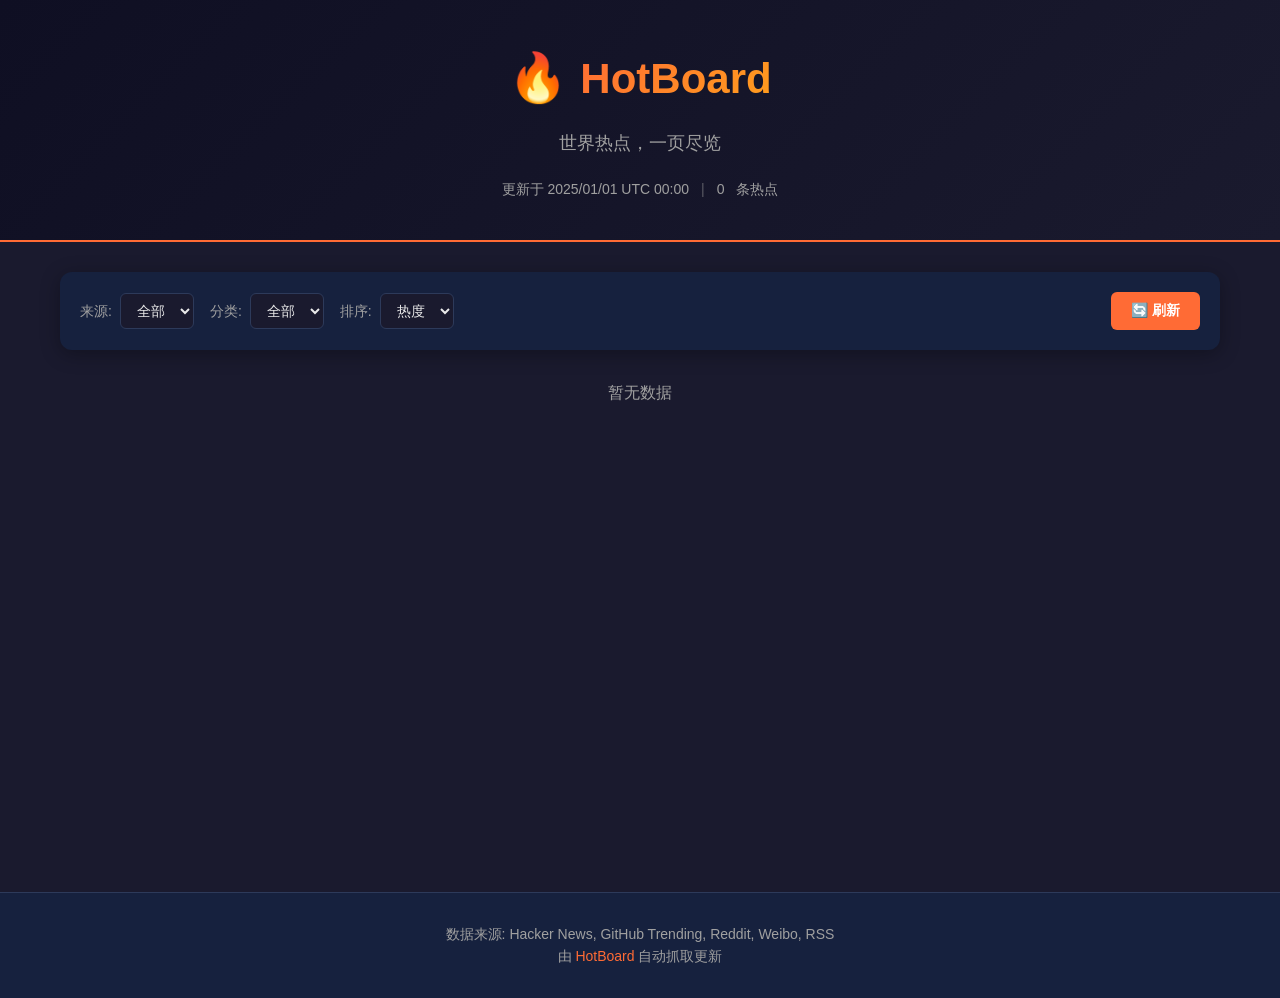
==== index.html @ 7a249923 "Add files via upload" ====
<!DOCTYPE html>
<html lang="zh-CN">
<head>
    <meta charset="UTF-8">
    <meta name="viewport" content="width=device-width, initial-scale=1.0">
    <title>HotBoard - 世界热点聚合</title>
    <meta name="description" content="聚合全球热门社交媒体、新闻平台和技术社区的热点内容">
    <link rel="stylesheet" href="styles.css">
    <link rel="icon" href="data:image/svg+xml,<svg xmlns='http://www.w3.org/2000/svg' viewBox='0 0 100 100'><text y='.9em' font-size='90'>🔥</text></svg>">
</head>
<body>
    <header class="header">
        <div class="container">
            <div class="logo">
                <span class="logo-icon">🔥</span>
                <h1>HotBoard</h1>
            </div>
            <p class="tagline">世界热点，一页尽览</p>
            <div class="header-meta">
                <span id="last-updated">加载中...</span>
                <span class="divider">|</span>
                <span id="item-count">0</span> 条热点
            </div>
        </div>
    </header>

    <main class="main">
        <div class="container">
            <div class="filters">
                <div class="filter-group">
                    <label>来源:</label>
                    <select id="source-filter">
                        <option value="all">全部</option>
                    </select>
                </div>
                <div class="filter-group">
                    <label>分类:</label>
                    <select id="category-filter">
                        <option value="all">全部</option>
                        <option value="tech">技术</option>
                        <option value="social">社交</option>
                        <option value="news">新闻</option>
                    </select>
                </div>
                <div class="filter-group">
                    <label>排序:</label>
                    <select id="sort-filter">
                        <option value="score">热度</option>
                        <option value="time">时间</option>
                    </select>
                </div>
                <button id="refresh-btn" class="refresh-btn">🔄 刷新</button>
            </div>

            <div id="loading" class="loading">
                <div class="spinner"></div>
                <p>正在加载热点数据...</p>
            </div>

            <div id="error" class="error hidden">
                <p>加载失败，请稍后重试</p>
            </div>

            <div id="hot-list" class="hot-list"></div>
        </div>
    </main>

    <footer class="footer">
        <div class="container">
            <p>数据来源: Hacker News, GitHub Trending, Reddit, Weibo, RSS</p>
            <p>由 <a href="https://github.com/yourusername/hotboard" target="_blank">HotBoard</a> 自动抓取更新</p>
        </div>
    </footer>

    <script src="app.js"></script>
</body>
</html>
---- styles.css ----
:root {
    --primary-color: #ff6b35;
    --secondary-color: #f7c59f;
    --bg-color: #1a1a2e;
    --card-bg: #16213e;
    --text-primary: #eaeaea;
    --text-secondary: #a0a0a0;
    --border-color: #2d3a5a;
    --shadow: 0 4px 20px rgba(0, 0, 0, 0.3);
    --transition: all 0.3s ease;
}

* {
    margin: 0;
    padding: 0;
    box-sizing: border-box;
}

body {
    font-family: -apple-system, BlinkMacSystemFont, 'Segoe UI', Roboto, 'Helvetica Neue', Arial, sans-serif;
    background: var(--bg-color);
    color: var(--text-primary);
    line-height: 1.6;
    min-height: 100vh;
}

.container {
    max-width: 1200px;
    margin: 0 auto;
    padding: 0 20px;
}

.header {
    background: linear-gradient(135deg, #0f0f23 0%, #1a1a2e 100%);
    padding: 40px 0;
    text-align: center;
    border-bottom: 2px solid var(--primary-color);
}

.logo {
    display: flex;
    align-items: center;
    justify-content: center;
    gap: 12px;
    margin-bottom: 12px;
}

.logo-icon {
    font-size: 48px;
    animation: pulse 2s infinite;
}

@keyframes pulse {
    0%, 100% { transform: scale(1); }
    50% { transform: scale(1.1); }
}

.header h1 {
    font-size: 42px;
    font-weight: 800;
    background: linear-gradient(135deg, var(--primary-color) 0%, #ff9f1c 100%);
    -webkit-background-clip: text;
    -webkit-text-fill-color: transparent;
    background-clip: text;
}

.tagline {
    color: var(--text-secondary);
    font-size: 18px;
    margin-bottom: 20px;
}

.header-meta {
    display: flex;
    align-items: center;
    justify-content: center;
    gap: 12px;
    color: var(--text-secondary);
    font-size: 14px;
}

.divider {
    opacity: 0.5;
}

.main {
    padding: 30px 0;
    min-height: calc(100vh - 250px);
}

.filters {
    display: flex;
    flex-wrap: wrap;
    gap: 16px;
    align-items: center;
    background: var(--card-bg);
    padding: 20px;
    border-radius: 12px;
    margin-bottom: 30px;
    box-shadow: var(--shadow);
}

.filter-group {
    display: flex;
    align-items: center;
    gap: 8px;
}

.filter-group label {
    color: var(--text-secondary);
    font-size: 14px;
}

select {
    background: var(--bg-color);
    color: var(--text-primary);
    border: 1px solid var(--border-color);
    padding: 8px 12px;
    border-radius: 6px;
    font-size: 14px;
    cursor: pointer;
    transition: var(--transition);
}

select:hover {
    border-color: var(--primary-color);
}

select:focus {
    outline: none;
    border-color: var(--primary-color);
}

.refresh-btn {
    margin-left: auto;
    background: var(--primary-color);
    color: white;
    border: none;
    padding: 10px 20px;
    border-radius: 6px;
    cursor: pointer;
    font-size: 14px;
    font-weight: 600;
    transition: var(--transition);
}

.refresh-btn:hover {
    background: #ff8c5a;
    transform: translateY(-2px);
}

.loading {
    text-align: center;
    padding: 60px 0;
}

.spinner {
    width: 50px;
    height: 50px;
    border: 4px solid var(--border-color);
    border-top-color: var(--primary-color);
    border-radius: 50%;
    margin: 0 auto 20px;
    animation: spin 1s linear infinite;
}

@keyframes spin {
    to { transform: rotate(360deg); }
}

.error {
    text-align: center;
    padding: 40px;
    background: rgba(255, 107, 107, 0.1);
    border: 1px solid rgba(255, 107, 107, 0.3);
    border-radius: 12px;
    color: #ff6b6b;
}

.hidden {
    display: none !important;
}

.hot-list {
    display: grid;
    gap: 16px;
}

.hot-item {
    background: var(--card-bg);
    border-radius: 12px;
    padding: 20px;
    border: 1px solid var(--border-color);
    transition: var(--transition);
    position: relative;
    overflow: hidden;
}

.hot-item:hover {
    border-color: var(--primary-color);
    transform: translateX(4px);
    box-shadow: var(--shadow);
}

.hot-item::before {
    content: '';
    position: absolute;
    left: 0;
    top: 0;
    bottom: 0;
    width: 4px;
    background: var(--primary-color);
    opacity: 0;
    transition: var(--transition);
}

.hot-item:hover::before {
    opacity: 1;
}

.hot-rank {
    position: absolute;
    top: 12px;
    right: 12px;
    font-size: 24px;
    font-weight: 800;
    color: var(--border-color);
    transition: var(--transition);
}

.hot-item:hover .hot-rank {
    color: var(--primary-color);
}

.hot-header {
    display: flex;
    align-items: flex-start;
    gap: 12px;
    margin-bottom: 12px;
}

.hot-source {
    display: inline-flex;
    align-items: center;
    gap: 6px;
    font-size: 12px;
    color: var(--text-secondary);
    background: rgba(255, 107, 53, 0.1);
    padding: 4px 10px;
    border-radius: 20px;
    white-space: nowrap;
}

.hot-source img {
    width: 14px;
    height: 14px;
    border-radius: 2px;
}

.hot-category {
    font-size: 11px;
    color: var(--text-secondary);
    padding: 2px 8px;
    border: 1px solid var(--border-color);
    border-radius: 4px;
}

.hot-title {
    font-size: 18px;
    font-weight: 600;
    margin-bottom: 8px;
    line-height: 1.4;
}

.hot-title a {
    color: var(--text-primary);
    text-decoration: none;
    transition: var(--transition);
}

.hot-title a:hover {
    color: var(--primary-color);
}

.hot-summary {
    color: var(--text-secondary);
    font-size: 14px;
    margin-bottom: 12px;
    display: -webkit-box;
    -webkit-line-clamp: 2;
    -webkit-box-orient: vertical;
    overflow: hidden;
}

.hot-meta {
    display: flex;
    flex-wrap: wrap;
    gap: 16px;
    font-size: 13px;
    color: var(--text-secondary);
}

.hot-meta span {
    display: flex;
    align-items: center;
    gap: 4px;
}

.hot-score {
    color: var(--primary-color);
    font-weight: 600;
}

.hot-tags {
    display: flex;
    flex-wrap: wrap;
    gap: 6px;
    margin-top: 12px;
}

.hot-tag {
    font-size: 11px;
    color: var(--text-secondary);
    background: rgba(255, 255, 255, 0.05);
    padding: 3px 8px;
    border-radius: 4px;
}

.footer {
    background: var(--card-bg);
    padding: 30px 0;
    text-align: center;
    color: var(--text-secondary);
    font-size: 14px;
    border-top: 1px solid var(--border-color);
}

.footer a {
    color: var(--primary-color);
    text-decoration: none;
}

.footer a:hover {
    text-decoration: underline;
}

@media (max-width: 768px) {
    .header h1 {
        font-size: 32px;
    }
    
    .filters {
        flex-direction: column;
        align-items: stretch;
    }
    
    .filter-group {
        width: 100%;
    }
    
    select {
        flex: 1;
    }
    
    .refresh-btn {
        margin-left: 0;
        width: 100%;
    }
    
    .hot-item {
        padding: 16px;
    }
    
    .hot-title {
        font-size: 16px;
    }
}
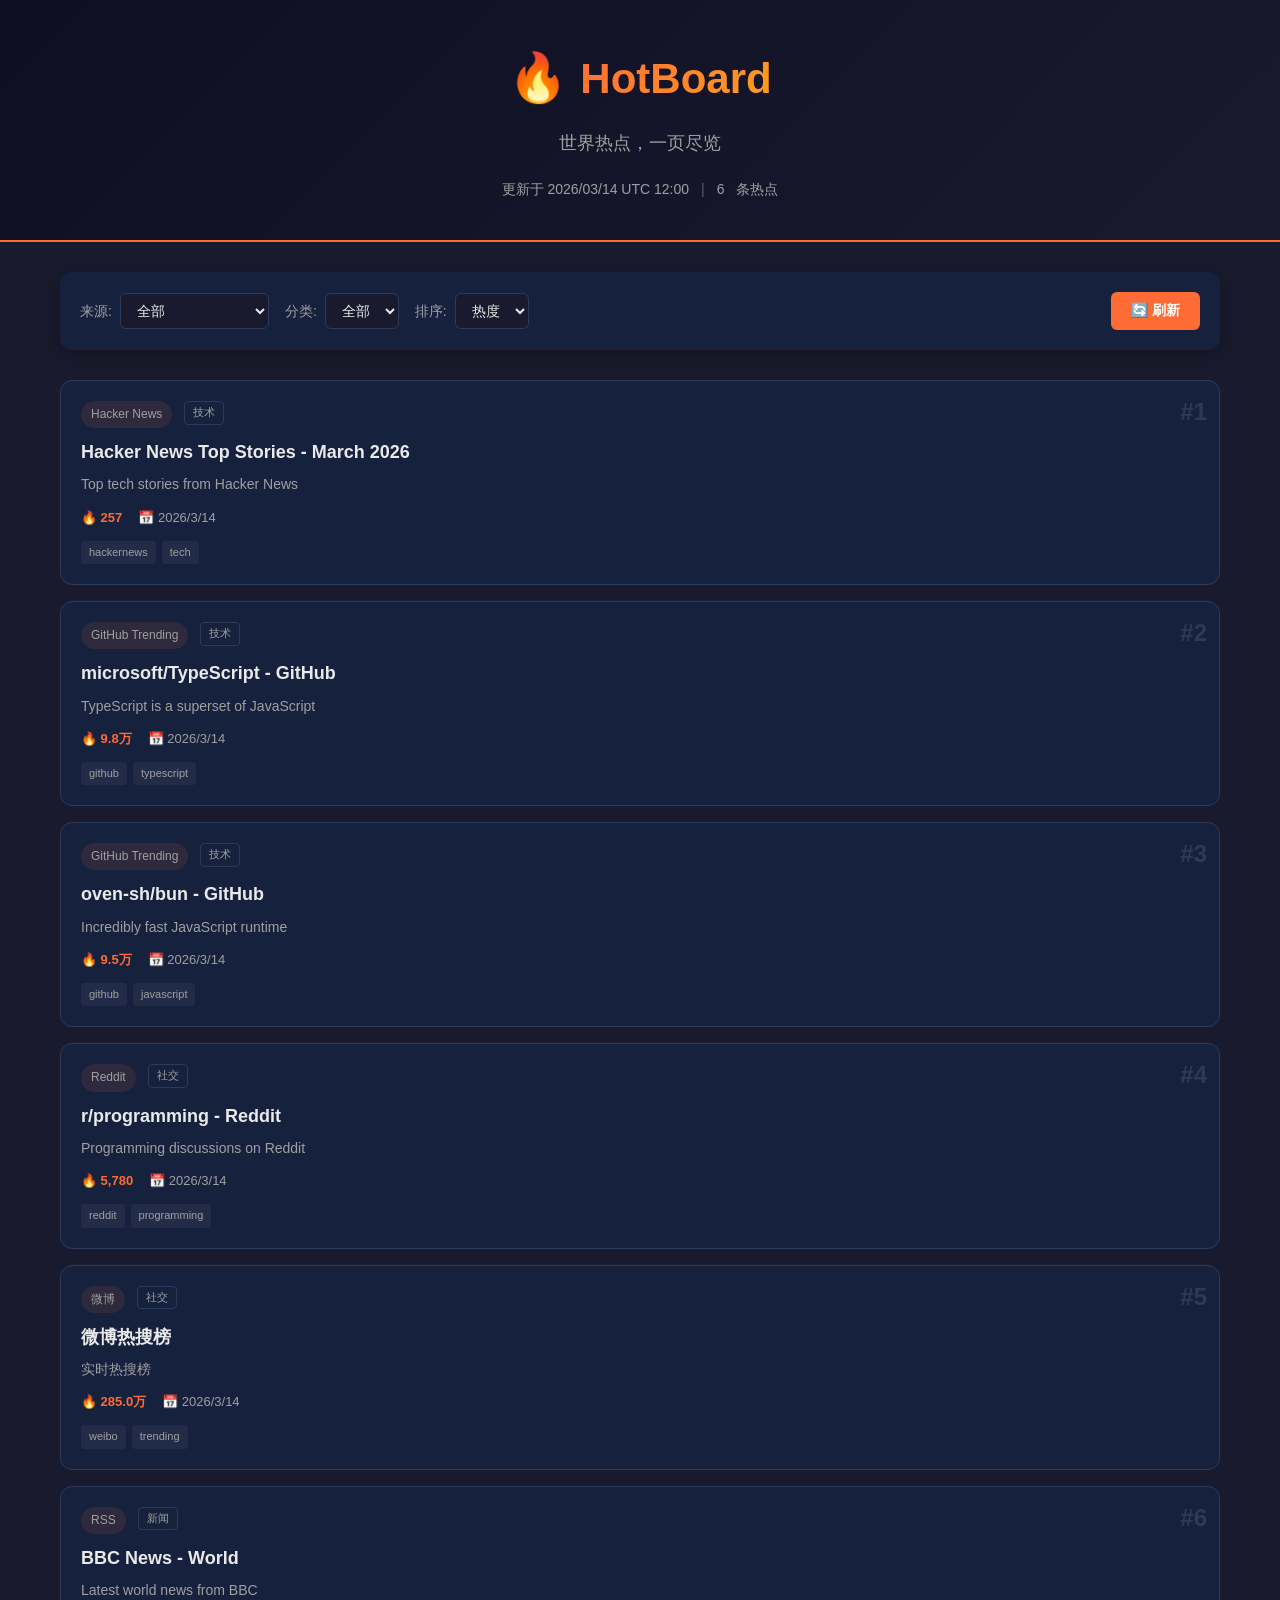
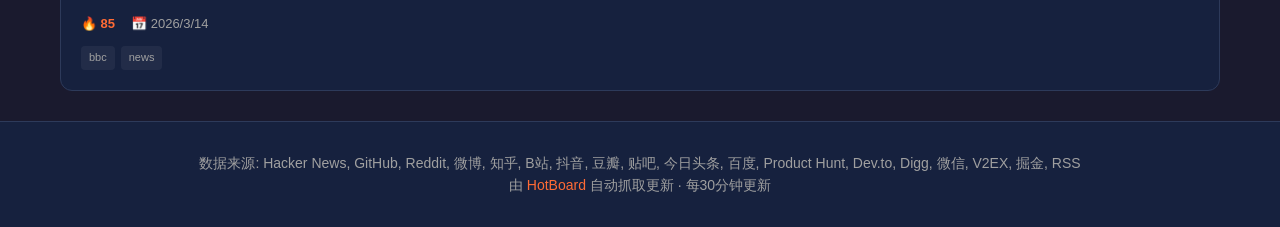
==== commit d0adf964: "本地最新代码" ====
--- a/index.html
+++ b/index.html
@@ -40,6 +40,7 @@
                         <option value="tech">技术</option>
                         <option value="social">社交</option>
                         <option value="news">新闻</option>
+                        <option value="entertainment">娱乐</option>
                     </select>
                 </div>
                 <div class="filter-group">
@@ -67,8 +68,8 @@
 
     <footer class="footer">
         <div class="container">
-            <p>数据来源: Hacker News, GitHub Trending, Reddit, Weibo, RSS</p>
-            <p>由 <a href="https://github.com/yourusername/hotboard" target="_blank">HotBoard</a> 自动抓取更新</p>
+            <p>数据来源: Hacker News, GitHub, Reddit, 微博, 知乎, B站, 抖音, 豆瓣, 贴吧, 今日头条, 百度, Product Hunt, Dev.to, Digg, 微信, V2EX, 掘金, RSS</p>
+            <p>由 <a href="https://github.com/oftab/hotboard" target="_blank">HotBoard</a> 自动抓取更新 · 每30分钟更新</p>
         </div>
     </footer>
 
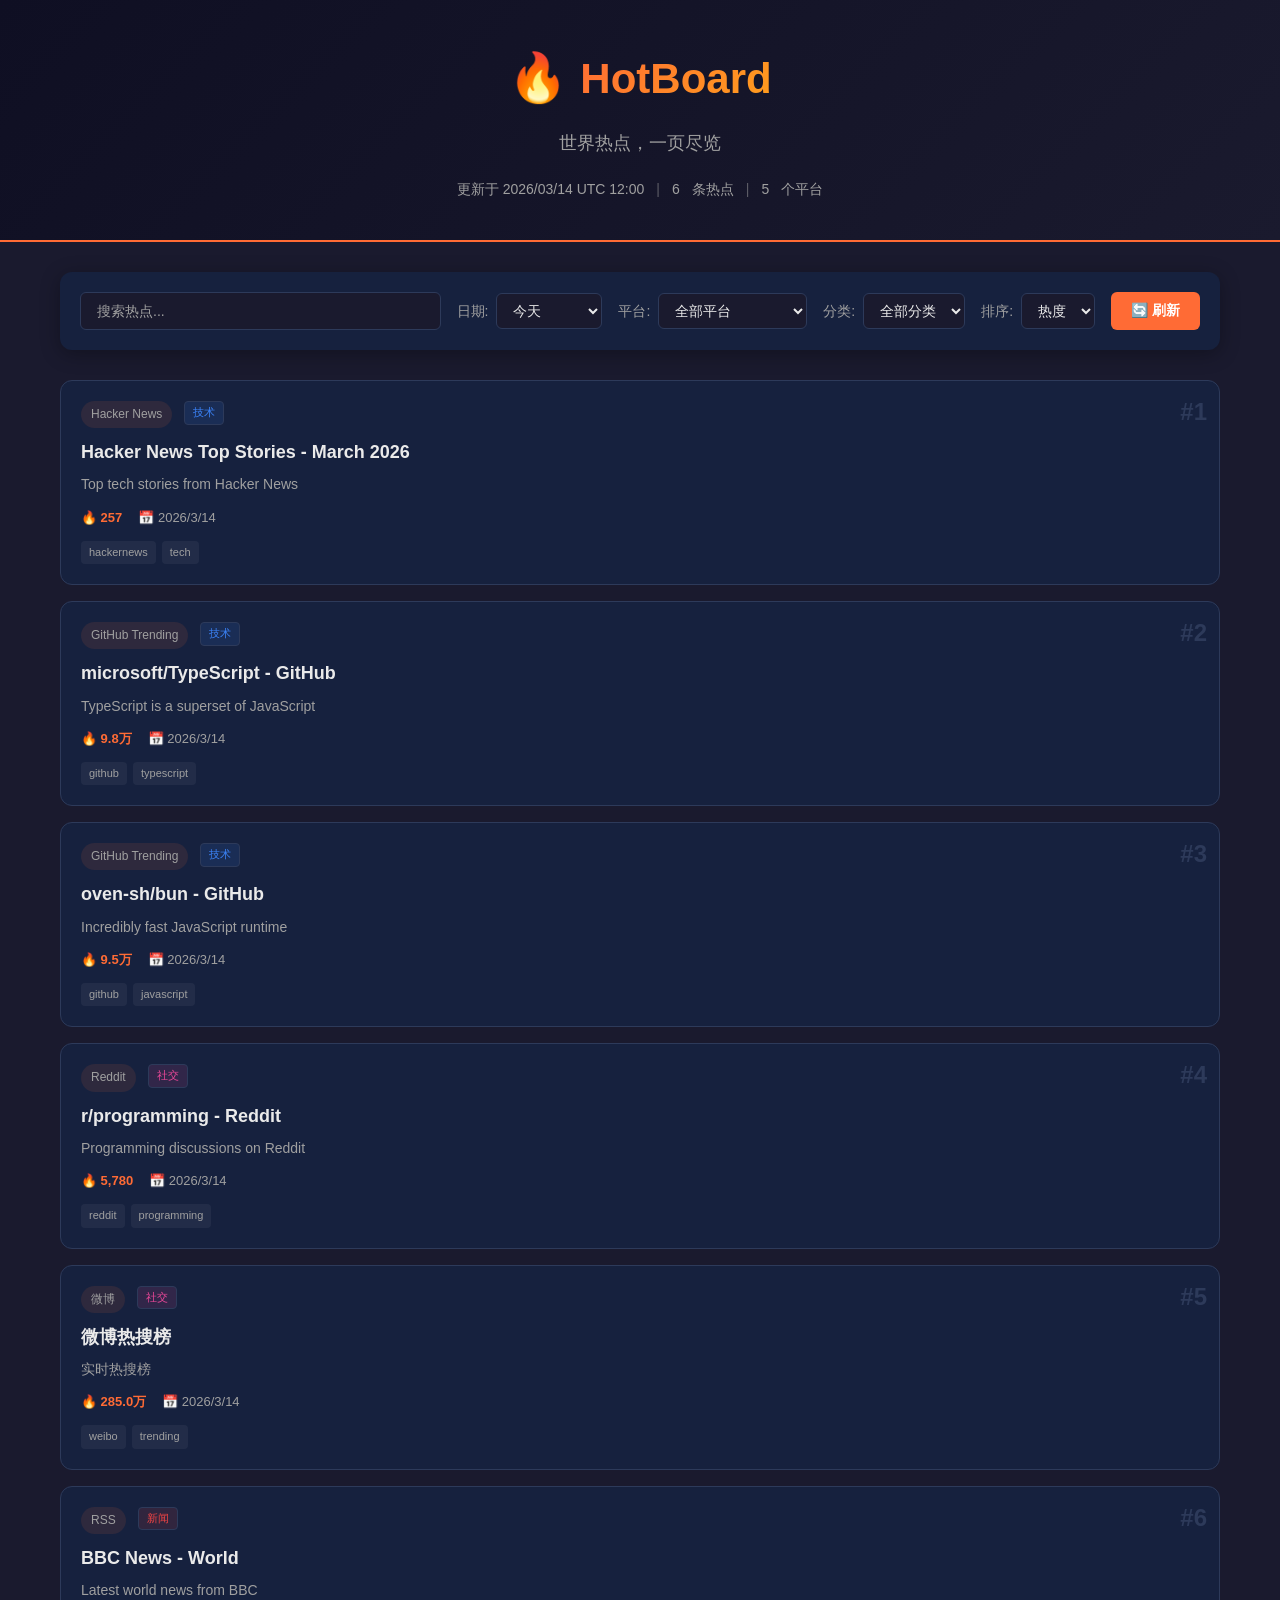
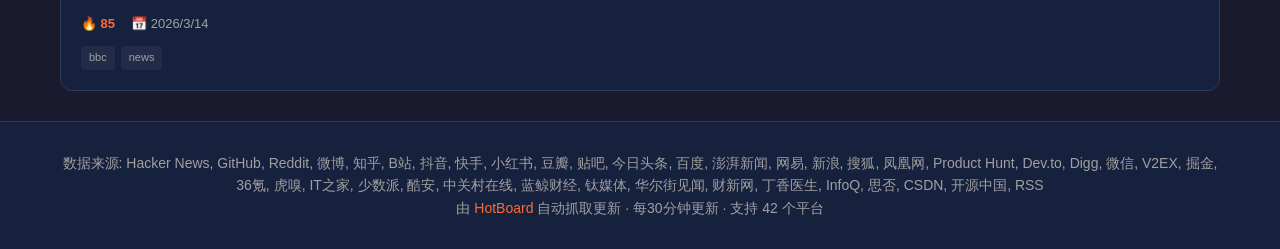
==== commit db7af47e: "更新代码和新增多个数据源适配器" ====
--- a/index.html
+++ b/index.html
@@ -20,6 +20,8 @@
                 <span id="last-updated">加载中...</span>
                 <span class="divider">|</span>
                 <span id="item-count">0</span> 条热点
+                <span class="divider">|</span>
+                <span id="source-count">0</span> 个平台
             </div>
         </div>
     </header>
@@ -27,30 +29,43 @@
     <main class="main">
         <div class="container">
             <div class="filters">
-                <div class="filter-group">
-                    <label>来源:</label>
-                    <select id="source-filter">
-                        <option value="all">全部</option>
-                    </select>
+                <div class="filter-row">
+                    <div class="filter-group search-group">
+                        <input type="text" id="search-input" placeholder="搜索热点..." class="search-input">
+                    </div>
+                    <div class="filter-group">
+                        <label>日期:</label>
+                        <select id="date-filter">
+                            <option value="today">今天</option>
+                        </select>
+                    </div>
+                    <div class="filter-group">
+                        <label>平台:</label>
+                        <select id="source-filter">
+                            <option value="all">全部平台</option>
+                        </select>
+                    </div>
+                    <div class="filter-group">
+                        <label>分类:</label>
+                        <select id="category-filter">
+                            <option value="all">全部分类</option>
+                            <option value="tech">技术</option>
+                            <option value="social">社交</option>
+                            <option value="news">新闻</option>
+                            <option value="entertainment">娱乐</option>
+                            <option value="finance">财经</option>
+                            <option value="health">健康</option>
+                        </select>
+                    </div>
+                    <div class="filter-group">
+                        <label>排序:</label>
+                        <select id="sort-filter">
+                            <option value="score">热度</option>
+                            <option value="time">时间</option>
+                        </select>
+                    </div>
+                    <button id="refresh-btn" class="refresh-btn">🔄 刷新</button>
                 </div>
-                <div class="filter-group">
-                    <label>分类:</label>
-                    <select id="category-filter">
-                        <option value="all">全部</option>
-                        <option value="tech">技术</option>
-                        <option value="social">社交</option>
-                        <option value="news">新闻</option>
-                        <option value="entertainment">娱乐</option>
-                    </select>
-                </div>
-                <div class="filter-group">
-                    <label>排序:</label>
-                    <select id="sort-filter">
-                        <option value="score">热度</option>
-                        <option value="time">时间</option>
-                    </select>
-                </div>
-                <button id="refresh-btn" class="refresh-btn">🔄 刷新</button>
             </div>
 
             <div id="loading" class="loading">
@@ -68,8 +83,8 @@
 
     <footer class="footer">
         <div class="container">
-            <p>数据来源: Hacker News, GitHub, Reddit, 微博, 知乎, B站, 抖音, 豆瓣, 贴吧, 今日头条, 百度, Product Hunt, Dev.to, Digg, 微信, V2EX, 掘金, RSS</p>
-            <p>由 <a href="https://github.com/oftab/hotboard" target="_blank">HotBoard</a> 自动抓取更新 · 每30分钟更新</p>
+            <p>数据来源: Hacker News, GitHub, Reddit, 微博, 知乎, B站, 抖音, 快手, 小红书, 豆瓣, 贴吧, 今日头条, 百度, 澎湃新闻, 网易, 新浪, 搜狐, 凤凰网, Product Hunt, Dev.to, Digg, 微信, V2EX, 掘金, 36氪, 虎嗅, IT之家, 少数派, 酷安, 中关村在线, 蓝鲸财经, 钛媒体, 华尔街见闻, 财新网, 丁香医生, InfoQ, 思否, CSDN, 开源中国, RSS</p>
+            <p>由 <a href="https://github.com/oftab/hotboard" target="_blank">HotBoard</a> 自动抓取更新 · 每30分钟更新 · 支持 42 个平台</p>
         </div>
     </footer>
 
--- a/styles.css
+++ b/styles.css
@@ -89,10 +89,6 @@
 }
 
 .filters {
-    display: flex;
-    flex-wrap: wrap;
-    gap: 16px;
-    align-items: center;
     background: var(--card-bg);
     padding: 20px;
     border-radius: 12px;
@@ -100,10 +96,42 @@
     box-shadow: var(--shadow);
 }
 
+.filter-row {
+    display: flex;
+    flex-wrap: wrap;
+    gap: 16px;
+    align-items: center;
+}
+
 .filter-group {
     display: flex;
     align-items: center;
     gap: 8px;
+}
+
+.search-group {
+    flex: 1;
+    min-width: 200px;
+}
+
+.search-input {
+    width: 100%;
+    background: var(--bg-color);
+    color: var(--text-primary);
+    border: 1px solid var(--border-color);
+    padding: 10px 16px;
+    border-radius: 6px;
+    font-size: 14px;
+    transition: var(--transition);
+}
+
+.search-input:focus {
+    outline: none;
+    border-color: var(--primary-color);
+}
+
+.search-input::placeholder {
+    color: var(--text-secondary);
 }
 
 .filter-group label {
@@ -349,13 +377,22 @@
         font-size: 32px;
     }
     
-    .filters {
+    .header-meta {
+        flex-wrap: wrap;
+        gap: 8px;
+    }
+    
+    .filter-row {
         flex-direction: column;
         align-items: stretch;
     }
     
     .filter-group {
         width: 100%;
+    }
+    
+    .search-group {
+        min-width: auto;
     }
     
     select {
@@ -374,4 +411,8 @@
     .hot-title {
         font-size: 16px;
     }
-}
+    
+    .hot-rank {
+        font-size: 18px;
+    }
+}
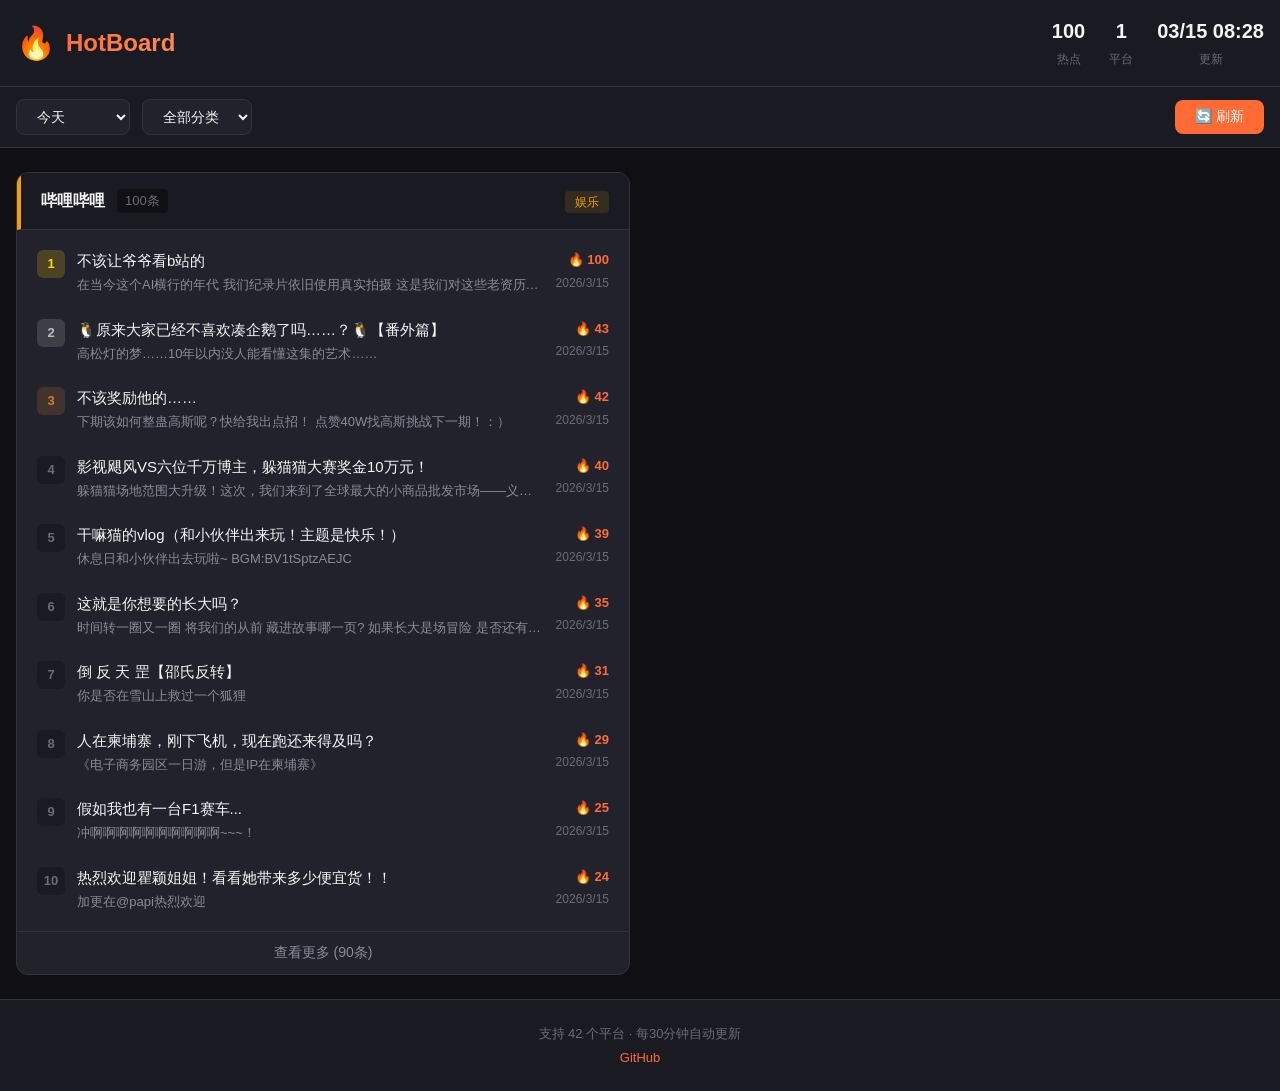
==== commit 61cde315: "Refactor: Redesign UI with platform-grouped layout and expandable items" ====
--- a/index.html
+++ b/index.html
@@ -11,63 +11,53 @@
 <body>
     <header class="header">
         <div class="container">
-            <div class="logo">
-                <span class="logo-icon">🔥</span>
-                <h1>HotBoard</h1>
-            </div>
-            <p class="tagline">世界热点，一页尽览</p>
-            <div class="header-meta">
-                <span id="last-updated">加载中...</span>
-                <span class="divider">|</span>
-                <span id="item-count">0</span> 条热点
-                <span class="divider">|</span>
-                <span id="source-count">0</span> 个平台
+            <div class="header-content">
+                <div class="logo">
+                    <span class="logo-icon">🔥</span>
+                    <h1>HotBoard</h1>
+                </div>
+                <div class="header-stats">
+                    <div class="stat-item">
+                        <span class="stat-value" id="item-count">0</span>
+                        <span class="stat-label">热点</span>
+                    </div>
+                    <div class="stat-item">
+                        <span class="stat-value" id="platform-count">0</span>
+                        <span class="stat-label">平台</span>
+                    </div>
+                    <div class="stat-item">
+                        <span class="stat-value" id="last-updated">--</span>
+                        <span class="stat-label">更新</span>
+                    </div>
+                </div>
             </div>
         </div>
     </header>
 
+    <nav class="nav-bar">
+        <div class="container">
+            <div class="nav-content">
+                <div class="nav-filters">
+                    <select id="date-filter" class="nav-select">
+                        <option value="today">今天</option>
+                    </select>
+                    <select id="category-filter" class="nav-select">
+                        <option value="all">全部分类</option>
+                        <option value="tech">技术</option>
+                        <option value="social">社交</option>
+                        <option value="news">新闻</option>
+                        <option value="entertainment">娱乐</option>
+                        <option value="finance">财经</option>
+                        <option value="health">健康</option>
+                    </select>
+                </div>
+                <button id="refresh-btn" class="refresh-btn">🔄 刷新</button>
+            </div>
+        </div>
+    </nav>
+
     <main class="main">
         <div class="container">
-            <div class="filters">
-                <div class="filter-row">
-                    <div class="filter-group search-group">
-                        <input type="text" id="search-input" placeholder="搜索热点..." class="search-input">
-                    </div>
-                    <div class="filter-group">
-                        <label>日期:</label>
-                        <select id="date-filter">
-                            <option value="today">今天</option>
-                        </select>
-                    </div>
-                    <div class="filter-group">
-                        <label>平台:</label>
-                        <select id="source-filter">
-                            <option value="all">全部平台</option>
-                        </select>
-                    </div>
-                    <div class="filter-group">
-                        <label>分类:</label>
-                        <select id="category-filter">
-                            <option value="all">全部分类</option>
-                            <option value="tech">技术</option>
-                            <option value="social">社交</option>
-                            <option value="news">新闻</option>
-                            <option value="entertainment">娱乐</option>
-                            <option value="finance">财经</option>
-                            <option value="health">健康</option>
-                        </select>
-                    </div>
-                    <div class="filter-group">
-                        <label>排序:</label>
-                        <select id="sort-filter">
-                            <option value="score">热度</option>
-                            <option value="time">时间</option>
-                        </select>
-                    </div>
-                    <button id="refresh-btn" class="refresh-btn">🔄 刷新</button>
-                </div>
-            </div>
-
             <div id="loading" class="loading">
                 <div class="spinner"></div>
                 <p>正在加载热点数据...</p>
@@ -77,14 +67,14 @@
                 <p>加载失败，请稍后重试</p>
             </div>
 
-            <div id="hot-list" class="hot-list"></div>
+            <div id="platform-container" class="platform-container"></div>
         </div>
     </main>
 
     <footer class="footer">
         <div class="container">
-            <p>数据来源: Hacker News, GitHub, Reddit, 微博, 知乎, B站, 抖音, 快手, 小红书, 豆瓣, 贴吧, 今日头条, 百度, 澎湃新闻, 网易, 新浪, 搜狐, 凤凰网, Product Hunt, Dev.to, Digg, 微信, V2EX, 掘金, 36氪, 虎嗅, IT之家, 少数派, 酷安, 中关村在线, 蓝鲸财经, 钛媒体, 华尔街见闻, 财新网, 丁香医生, InfoQ, 思否, CSDN, 开源中国, RSS</p>
-            <p>由 <a href="https://github.com/oftab/hotboard" target="_blank">HotBoard</a> 自动抓取更新 · 每30分钟更新 · 支持 42 个平台</p>
+            <p>支持 42 个平台 · 每30分钟自动更新</p>
+            <p><a href="https://github.com/oftab/hotboard" target="_blank">GitHub</a></p>
         </div>
     </footer>
 
--- a/styles.css
+++ b/styles.css
@@ -1,13 +1,17 @@
 :root {
-    --primary-color: #ff6b35;
-    --secondary-color: #f7c59f;
-    --bg-color: #1a1a2e;
-    --card-bg: #16213e;
-    --text-primary: #eaeaea;
-    --text-secondary: #a0a0a0;
-    --border-color: #2d3a5a;
-    --shadow: 0 4px 20px rgba(0, 0, 0, 0.3);
-    --transition: all 0.3s ease;
+    --primary: #ff6b35;
+    --primary-light: #ff8c5a;
+    --bg: #0f0f14;
+    --bg-secondary: #1a1a22;
+    --bg-card: #22222c;
+    --bg-hover: #2a2a36;
+    --text: #f5f5f5;
+    --text-secondary: #8b8b9a;
+    --text-muted: #6b6b7a;
+    --border: #333340;
+    --shadow: 0 2px 8px rgba(0, 0, 0, 0.3);
+    --radius: 12px;
+    --radius-sm: 8px;
 }
 
 * {
@@ -17,179 +21,145 @@
 }
 
 body {
-    font-family: -apple-system, BlinkMacSystemFont, 'Segoe UI', Roboto, 'Helvetica Neue', Arial, sans-serif;
-    background: var(--bg-color);
-    color: var(--text-primary);
-    line-height: 1.6;
+    font-family: -apple-system, BlinkMacSystemFont, 'Segoe UI', Roboto, 'PingFang SC', 'Microsoft YaHei', sans-serif;
+    background: var(--bg);
+    color: var(--text);
+    line-height: 1.5;
     min-height: 100vh;
 }
 
 .container {
-    max-width: 1200px;
+    max-width: 1400px;
     margin: 0 auto;
-    padding: 0 20px;
+    padding: 0 16px;
 }
 
 .header {
-    background: linear-gradient(135deg, #0f0f23 0%, #1a1a2e 100%);
-    padding: 40px 0;
-    text-align: center;
-    border-bottom: 2px solid var(--primary-color);
+    background: var(--bg-secondary);
+    border-bottom: 1px solid var(--border);
+    position: sticky;
+    top: 0;
+    z-index: 100;
+}
+
+.header-content {
+    display: flex;
+    align-items: center;
+    justify-content: space-between;
+    padding: 16px 0;
 }
 
 .logo {
     display: flex;
     align-items: center;
-    justify-content: center;
-    gap: 12px;
-    margin-bottom: 12px;
+    gap: 10px;
 }
 
 .logo-icon {
-    font-size: 48px;
-    animation: pulse 2s infinite;
-}
-
-@keyframes pulse {
-    0%, 100% { transform: scale(1); }
-    50% { transform: scale(1.1); }
-}
-
-.header h1 {
-    font-size: 42px;
-    font-weight: 800;
-    background: linear-gradient(135deg, var(--primary-color) 0%, #ff9f1c 100%);
+    font-size: 32px;
+}
+
+.logo h1 {
+    font-size: 24px;
+    font-weight: 700;
+    background: linear-gradient(135deg, var(--primary) 0%, var(--primary-light) 100%);
     -webkit-background-clip: text;
     -webkit-text-fill-color: transparent;
     background-clip: text;
 }
 
-.tagline {
-    color: var(--text-secondary);
-    font-size: 18px;
-    margin-bottom: 20px;
-}
-
-.header-meta {
-    display: flex;
-    align-items: center;
-    justify-content: center;
+.header-stats {
+    display: flex;
+    gap: 24px;
+}
+
+.stat-item {
+    text-align: center;
+}
+
+.stat-value {
+    display: block;
+    font-size: 20px;
+    font-weight: 700;
+    color: var(--text);
+}
+
+.stat-label {
+    font-size: 12px;
+    color: var(--text-muted);
+}
+
+.nav-bar {
+    background: var(--bg-secondary);
+    border-bottom: 1px solid var(--border);
+    padding: 12px 0;
+}
+
+.nav-content {
+    display: flex;
+    align-items: center;
+    justify-content: space-between;
+}
+
+.nav-filters {
+    display: flex;
     gap: 12px;
-    color: var(--text-secondary);
-    font-size: 14px;
-}
-
-.divider {
-    opacity: 0.5;
-}
-
-.main {
-    padding: 30px 0;
-    min-height: calc(100vh - 250px);
-}
-
-.filters {
-    background: var(--card-bg);
-    padding: 20px;
-    border-radius: 12px;
-    margin-bottom: 30px;
-    box-shadow: var(--shadow);
-}
-
-.filter-row {
-    display: flex;
-    flex-wrap: wrap;
-    gap: 16px;
-    align-items: center;
-}
-
-.filter-group {
-    display: flex;
-    align-items: center;
-    gap: 8px;
-}
-
-.search-group {
-    flex: 1;
-    min-width: 200px;
-}
-
-.search-input {
-    width: 100%;
-    background: var(--bg-color);
-    color: var(--text-primary);
-    border: 1px solid var(--border-color);
-    padding: 10px 16px;
-    border-radius: 6px;
-    font-size: 14px;
-    transition: var(--transition);
-}
-
-.search-input:focus {
-    outline: none;
-    border-color: var(--primary-color);
-}
-
-.search-input::placeholder {
-    color: var(--text-secondary);
-}
-
-.filter-group label {
-    color: var(--text-secondary);
-    font-size: 14px;
-}
-
-select {
-    background: var(--bg-color);
-    color: var(--text-primary);
-    border: 1px solid var(--border-color);
-    padding: 8px 12px;
-    border-radius: 6px;
+}
+
+.nav-select {
+    background: var(--bg-card);
+    color: var(--text);
+    border: 1px solid var(--border);
+    padding: 8px 16px;
+    border-radius: var(--radius-sm);
     font-size: 14px;
     cursor: pointer;
-    transition: var(--transition);
-}
-
-select:hover {
-    border-color: var(--primary-color);
-}
-
-select:focus {
+    transition: all 0.2s;
+}
+
+.nav-select:hover {
+    border-color: var(--primary);
+}
+
+.nav-select:focus {
     outline: none;
-    border-color: var(--primary-color);
+    border-color: var(--primary);
 }
 
 .refresh-btn {
-    margin-left: auto;
-    background: var(--primary-color);
+    background: var(--primary);
     color: white;
     border: none;
-    padding: 10px 20px;
-    border-radius: 6px;
+    padding: 8px 20px;
+    border-radius: var(--radius-sm);
+    font-size: 14px;
+    font-weight: 500;
     cursor: pointer;
-    font-size: 14px;
-    font-weight: 600;
-    transition: var(--transition);
+    transition: all 0.2s;
 }
 
 .refresh-btn:hover {
-    background: #ff8c5a;
-    transform: translateY(-2px);
+    background: var(--primary-light);
+}
+
+.main {
+    padding: 24px 0;
+    min-height: calc(100vh - 200px);
 }
 
 .loading {
     text-align: center;
-    padding: 60px 0;
+    padding: 80px 0;
 }
 
 .spinner {
-    width: 50px;
-    height: 50px;
-    border: 4px solid var(--border-color);
-    border-top-color: var(--primary-color);
+    width: 40px;
+    height: 40px;
+    border: 3px solid var(--border);
+    border-top-color: var(--primary);
     border-radius: 50%;
-    margin: 0 auto 20px;
-    animation: spin 1s linear infinite;
+    margin: 0 auto 16px;
+    animation: spin 0.8s linear infinite;
 }
 
 @keyframes spin {
@@ -199,172 +169,194 @@
 .error {
     text-align: center;
     padding: 40px;
-    background: rgba(255, 107, 107, 0.1);
-    border: 1px solid rgba(255, 107, 107, 0.3);
-    border-radius: 12px;
-    color: #ff6b6b;
+    background: rgba(239, 68, 68, 0.1);
+    border: 1px solid rgba(239, 68, 68, 0.3);
+    border-radius: var(--radius);
+    color: #f87171;
 }
 
 .hidden {
     display: none !important;
 }
 
-.hot-list {
+.platform-container {
     display: grid;
-    gap: 16px;
+    gap: 20px;
+}
+
+.platform-card {
+    background: var(--bg-card);
+    border-radius: var(--radius);
+    overflow: hidden;
+    border: 1px solid var(--border);
+    transition: all 0.2s;
+}
+
+.platform-card:hover {
+    border-color: var(--primary);
+}
+
+.platform-header {
+    display: flex;
+    align-items: center;
+    justify-content: space-between;
+    padding: 16px 20px;
+    background: var(--bg-secondary);
+    border-bottom: 1px solid var(--border);
+}
+
+.platform-info {
+    display: flex;
+    align-items: center;
+    gap: 12px;
+}
+
+.platform-icon {
+    width: 24px;
+    height: 24px;
+    border-radius: 4px;
+    object-fit: contain;
+}
+
+.platform-name {
+    font-size: 16px;
+    font-weight: 600;
+    color: var(--text);
+}
+
+.platform-count {
+    font-size: 13px;
+    color: var(--text-muted);
+    background: var(--bg);
+    padding: 2px 8px;
+    border-radius: 4px;
+}
+
+.platform-category {
+    font-size: 12px;
+    padding: 4px 10px;
+    border-radius: 4px;
+    font-weight: 500;
+}
+
+.platform-items {
+    padding: 8px;
 }
 
 .hot-item {
-    background: var(--card-bg);
-    border-radius: 12px;
-    padding: 20px;
-    border: 1px solid var(--border-color);
-    transition: var(--transition);
-    position: relative;
-    overflow: hidden;
-}
-
-.hot-item:hover {
-    border-color: var(--primary-color);
-    transform: translateX(4px);
-    box-shadow: var(--shadow);
-}
-
-.hot-item::before {
-    content: '';
-    position: absolute;
-    left: 0;
-    top: 0;
-    bottom: 0;
-    width: 4px;
-    background: var(--primary-color);
-    opacity: 0;
-    transition: var(--transition);
-}
-
-.hot-item:hover::before {
-    opacity: 1;
-}
-
-.hot-rank {
-    position: absolute;
-    top: 12px;
-    right: 12px;
-    font-size: 24px;
-    font-weight: 800;
-    color: var(--border-color);
-    transition: var(--transition);
-}
-
-.hot-item:hover .hot-rank {
-    color: var(--primary-color);
-}
-
-.hot-header {
     display: flex;
     align-items: flex-start;
     gap: 12px;
-    margin-bottom: 12px;
-}
-
-.hot-source {
-    display: inline-flex;
-    align-items: center;
-    gap: 6px;
-    font-size: 12px;
-    color: var(--text-secondary);
-    background: rgba(255, 107, 53, 0.1);
-    padding: 4px 10px;
-    border-radius: 20px;
-    white-space: nowrap;
-}
-
-.hot-source img {
-    width: 14px;
-    height: 14px;
-    border-radius: 2px;
-}
-
-.hot-category {
-    font-size: 11px;
-    color: var(--text-secondary);
-    padding: 2px 8px;
-    border: 1px solid var(--border-color);
-    border-radius: 4px;
-}
-
-.hot-title {
-    font-size: 18px;
+    padding: 12px;
+    border-radius: var(--radius-sm);
+    text-decoration: none;
+    color: inherit;
+    transition: all 0.15s;
+}
+
+.hot-item:hover {
+    background: var(--bg-hover);
+}
+
+.item-rank {
+    flex-shrink: 0;
+    width: 28px;
+    height: 28px;
+    display: flex;
+    align-items: center;
+    justify-content: center;
+    font-size: 13px;
     font-weight: 600;
-    margin-bottom: 8px;
+    color: var(--text-muted);
+    background: var(--bg-secondary);
+    border-radius: 6px;
+}
+
+.hot-item:nth-child(1) .item-rank { background: #ffd70030; color: #ffd700; }
+.hot-item:nth-child(2) .item-rank { background: #c0c0c030; color: #c0c0c0; }
+.hot-item:nth-child(3) .item-rank { background: #cd7f3230; color: #cd7f32; }
+
+.item-content {
+    flex: 1;
+    min-width: 0;
+}
+
+.item-title {
+    font-size: 15px;
+    font-weight: 500;
+    color: var(--text);
+    margin-bottom: 4px;
     line-height: 1.4;
-}
-
-.hot-title a {
-    color: var(--text-primary);
-    text-decoration: none;
-    transition: var(--transition);
-}
-
-.hot-title a:hover {
-    color: var(--primary-color);
-}
-
-.hot-summary {
-    color: var(--text-secondary);
-    font-size: 14px;
-    margin-bottom: 12px;
     display: -webkit-box;
     -webkit-line-clamp: 2;
     -webkit-box-orient: vertical;
     overflow: hidden;
 }
 
-.hot-meta {
-    display: flex;
-    flex-wrap: wrap;
-    gap: 16px;
+.hot-item:hover .item-title {
+    color: var(--primary);
+}
+
+.item-summary {
     font-size: 13px;
     color: var(--text-secondary);
-}
-
-.hot-meta span {
-    display: flex;
-    align-items: center;
+    display: -webkit-box;
+    -webkit-line-clamp: 1;
+    -webkit-box-orient: vertical;
+    overflow: hidden;
+}
+
+.item-meta {
+    flex-shrink: 0;
+    display: flex;
+    flex-direction: column;
+    align-items: flex-end;
     gap: 4px;
 }
 
-.hot-score {
-    color: var(--primary-color);
+.item-score {
+    font-size: 13px;
     font-weight: 600;
-}
-
-.hot-tags {
-    display: flex;
-    flex-wrap: wrap;
-    gap: 6px;
-    margin-top: 12px;
-}
-
-.hot-tag {
-    font-size: 11px;
-    color: var(--text-secondary);
-    background: rgba(255, 255, 255, 0.05);
-    padding: 3px 8px;
-    border-radius: 4px;
-}
-
-.footer {
-    background: var(--card-bg);
-    padding: 30px 0;
-    text-align: center;
+    color: var(--primary);
+}
+
+.item-time {
+    font-size: 12px;
+    color: var(--text-muted);
+}
+
+.show-more-btn {
+    width: 100%;
+    padding: 12px;
+    background: transparent;
+    border: none;
+    border-top: 1px solid var(--border);
     color: var(--text-secondary);
     font-size: 14px;
-    border-top: 1px solid var(--border-color);
+    cursor: pointer;
+    transition: all 0.2s;
+}
+
+.show-more-btn:hover {
+    background: var(--bg-hover);
+    color: var(--primary);
+}
+
+.footer {
+    background: var(--bg-secondary);
+    border-top: 1px solid var(--border);
+    padding: 20px 0;
+    text-align: center;
+    color: var(--text-muted);
+    font-size: 13px;
+}
+
+.footer p {
+    margin: 4px 0;
 }
 
 .footer a {
-    color: var(--primary-color);
+    color: var(--primary);
     text-decoration: none;
 }
 
@@ -373,46 +365,52 @@
 }
 
 @media (max-width: 768px) {
-    .header h1 {
-        font-size: 32px;
-    }
-    
-    .header-meta {
-        flex-wrap: wrap;
+    .header-content {
+        flex-direction: column;
+        gap: 12px;
+    }
+    
+    .header-stats {
+        gap: 16px;
+    }
+    
+    .nav-content {
+        flex-direction: column;
+        gap: 12px;
+    }
+    
+    .nav-filters {
+        width: 100%;
+    }
+    
+    .nav-select {
+        flex: 1;
+    }
+    
+    .refresh-btn {
+        width: 100%;
+    }
+    
+    .platform-header {
+        flex-direction: column;
+        align-items: flex-start;
         gap: 8px;
     }
     
-    .filter-row {
+    .hot-item {
         flex-direction: column;
-        align-items: stretch;
-    }
-    
-    .filter-group {
+        gap: 8px;
+    }
+    
+    .item-meta {
+        flex-direction: row;
+        align-items: center;
         width: 100%;
     }
-    
-    .search-group {
-        min-width: auto;
-    }
-    
-    select {
-        flex: 1;
-    }
-    
-    .refresh-btn {
-        margin-left: 0;
-        width: 100%;
-    }
-    
-    .hot-item {
-        padding: 16px;
-    }
-    
-    .hot-title {
-        font-size: 16px;
-    }
-    
-    .hot-rank {
-        font-size: 18px;
-    }
-}
+}
+
+@media (min-width: 1200px) {
+    .platform-container {
+        grid-template-columns: repeat(2, 1fr);
+    }
+}
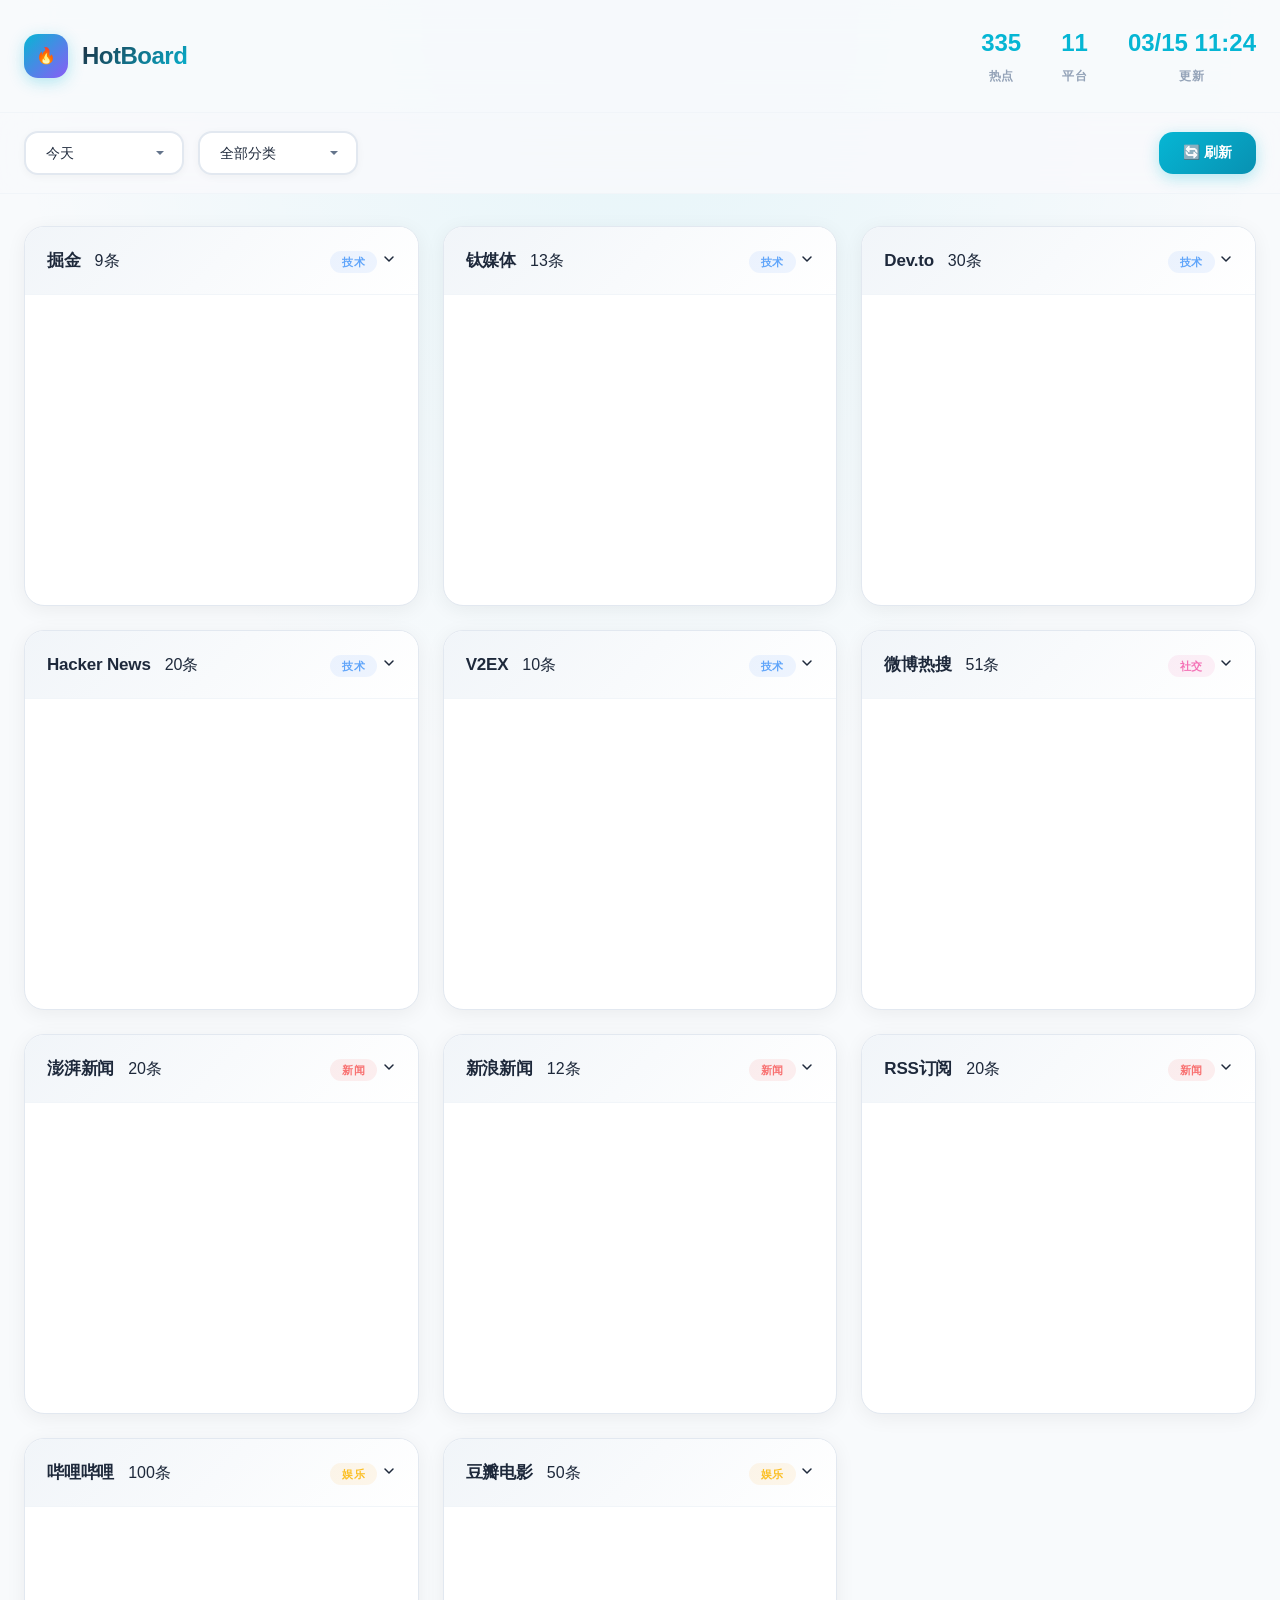
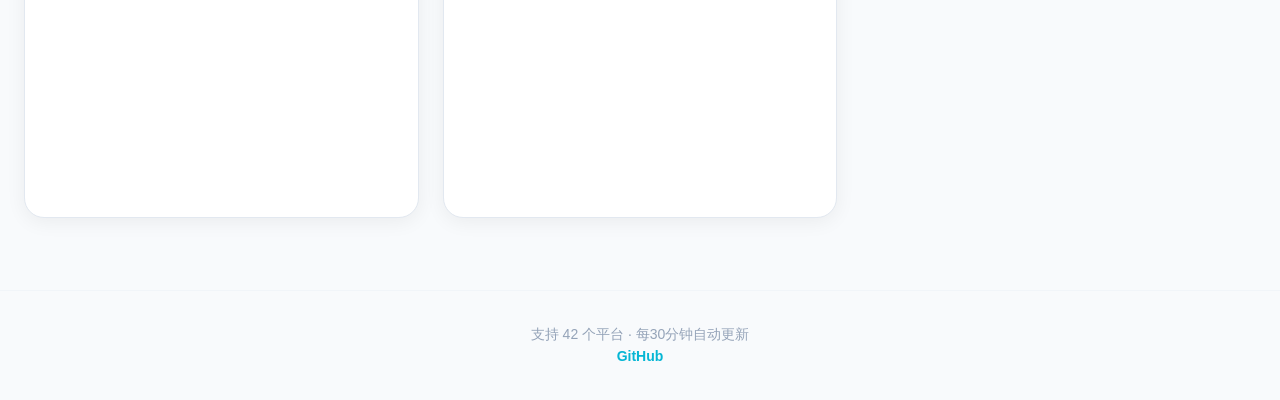
==== commit 14eaf5c6: "feat: 清新四列网格布局，浅色主题，卡片更大更美观" ====
--- a/index.html
+++ b/index.html
@@ -67,7 +67,7 @@
                 <p>加载失败，请稍后重试</p>
             </div>
 
-            <div id="platform-container" class="platform-container"></div>
+            <div id="platform-container" class="platform-grid"></div>
         </div>
     </main>
 
--- a/styles.css
+++ b/styles.css
@@ -1,17 +1,21 @@
 :root {
-    --primary: #ff6b35;
-    --primary-light: #ff8c5a;
-    --bg: #0f0f14;
-    --bg-secondary: #1a1a22;
-    --bg-card: #22222c;
-    --bg-hover: #2a2a36;
-    --text: #f5f5f5;
-    --text-secondary: #8b8b9a;
-    --text-muted: #6b6b7a;
-    --border: #333340;
-    --shadow: 0 2px 8px rgba(0, 0, 0, 0.3);
-    --radius: 12px;
-    --radius-sm: 8px;
+    --primary: #06b6d4;
+    --primary-hover: #0891b2;
+    --primary-light: #22d3ee;
+    --bg: #f8fafc;
+    --bg-secondary: #f1f5f9;
+    --bg-card: #ffffff;
+    --bg-elevated: #f8fafc;
+    --text: #1e293b;
+    --text-secondary: #64748b;
+    --text-muted: #94a3b8;
+    --border: #e2e8f0;
+    --border-light: #f1f5f9;
+    --shadow: 0 4px 20px rgba(0, 0, 0, 0.06);
+    --shadow-hover: 0 12px 32px rgba(6, 182, 212, 0.15);
+    --radius: 16px;
+    --radius-lg: 20px;
+    --transition: all 0.25s cubic-bezier(0.4, 0, 0.2, 1);
 }
 
 * {
@@ -24,19 +28,23 @@
     font-family: -apple-system, BlinkMacSystemFont, 'Segoe UI', Roboto, 'PingFang SC', 'Microsoft YaHei', sans-serif;
     background: var(--bg);
     color: var(--text);
-    line-height: 1.5;
+    line-height: 1.6;
     min-height: 100vh;
+    background-image: 
+        radial-gradient(ellipse 100% 80% at 50% 0%, rgba(6, 182, 212, 0.08) 0%, transparent 50%);
 }
 
 .container {
-    max-width: 1400px;
+    max-width: 1680px;
     margin: 0 auto;
-    padding: 0 16px;
+    padding: 0 24px;
 }
 
 .header {
-    background: var(--bg-secondary);
-    border-bottom: 1px solid var(--border);
+    padding: 24px 0;
+    border-bottom: 1px solid var(--border-light);
+    background: rgba(248, 250, 252, 0.9);
+    backdrop-filter: blur(20px);
     position: sticky;
     top: 0;
     z-index: 100;
@@ -46,23 +54,37 @@
     display: flex;
     align-items: center;
     justify-content: space-between;
-    padding: 16px 0;
+    gap: 24px;
 }
 
 .logo {
     display: flex;
     align-items: center;
-    gap: 10px;
+    gap: 14px;
 }
 
 .logo-icon {
-    font-size: 32px;
+    width: 44px;
+    height: 44px;
+    background: linear-gradient(135deg, var(--primary) 0%, #8b5cf6 100%);
+    border-radius: 14px;
+    display: flex;
+    align-items: center;
+    justify-content: center;
+    box-shadow: 0 4px 16px rgba(6, 182, 212, 0.3);
+}
+
+.logo-icon svg {
+    width: 24px;
+    height: 24px;
+    color: white;
 }
 
 .logo h1 {
     font-size: 24px;
-    font-weight: 700;
-    background: linear-gradient(135deg, var(--primary) 0%, var(--primary-light) 100%);
+    font-weight: 800;
+    letter-spacing: -0.5px;
+    background: linear-gradient(135deg, var(--text) 0%, var(--primary) 100%);
     -webkit-background-clip: text;
     -webkit-text-fill-color: transparent;
     background-clip: text;
@@ -70,7 +92,7 @@
 
 .header-stats {
     display: flex;
-    gap: 24px;
+    gap: 40px;
 }
 
 .stat-item {
@@ -79,72 +101,105 @@
 
 .stat-value {
     display: block;
-    font-size: 20px;
-    font-weight: 700;
-    color: var(--text);
+    font-size: 24px;
+    font-weight: 800;
+    color: var(--primary);
 }
 
 .stat-label {
     font-size: 12px;
     color: var(--text-muted);
+    text-transform: uppercase;
+    letter-spacing: 0.5px;
+    font-weight: 600;
 }
 
 .nav-bar {
-    background: var(--bg-secondary);
-    border-bottom: 1px solid var(--border);
-    padding: 12px 0;
+    padding: 18px 0;
+    border-bottom: 1px solid var(--border-light);
+    background: rgba(248, 250, 252, 0.85);
+    backdrop-filter: blur(16px);
 }
 
 .nav-content {
     display: flex;
     align-items: center;
     justify-content: space-between;
+    gap: 20px;
 }
 
 .nav-filters {
     display: flex;
-    gap: 12px;
+    gap: 14px;
+    flex: 1;
+    flex-wrap: wrap;
 }
 
 .nav-select {
     background: var(--bg-card);
     color: var(--text);
-    border: 1px solid var(--border);
-    padding: 8px 16px;
-    border-radius: var(--radius-sm);
+    border: 2px solid var(--border);
+    padding: 12px 20px;
+    border-radius: 14px;
     font-size: 14px;
+    font-weight: 500;
     cursor: pointer;
-    transition: all 0.2s;
+    transition: var(--transition);
+    appearance: none;
+    background-image: url("data:image/svg+xml,%3Csvg xmlns='http://www.w3.org/2000/svg' width='12' height='12' viewBox='0 0 12 12'%3E%3Cpath fill='%2364748b' d='M2 4l4 4 4-4'/%3E%3C/svg%3E");
+    background-repeat: no-repeat;
+    background-position: right 16px center;
+    padding-right: 44px;
+    min-width: 160px;
+    box-shadow: 0 2px 8px rgba(0, 0, 0, 0.04);
 }
 
 .nav-select:hover {
     border-color: var(--primary);
+    box-shadow: 0 4px 16px rgba(6, 182, 212, 0.15);
 }
 
 .nav-select:focus {
     outline: none;
     border-color: var(--primary);
+    box-shadow: 0 0 0 4px rgba(6, 182, 212, 0.1);
+}
+
+.nav-select option {
+    background: var(--bg-card);
+    color: var(--text);
+    padding: 10px;
 }
 
 .refresh-btn {
-    background: var(--primary);
+    background: linear-gradient(135deg, var(--primary) 0%, #0891b2 100%);
     color: white;
     border: none;
-    padding: 8px 20px;
-    border-radius: var(--radius-sm);
+    padding: 12px 24px;
+    border-radius: 14px;
     font-size: 14px;
-    font-weight: 500;
+    font-weight: 600;
     cursor: pointer;
-    transition: all 0.2s;
+    transition: var(--transition);
+    display: flex;
+    align-items: center;
+    gap: 10px;
+    box-shadow: 0 4px 16px rgba(6, 182, 212, 0.3);
 }
 
 .refresh-btn:hover {
-    background: var(--primary-light);
+    transform: translateY(-2px);
+    box-shadow: 0 8px 24px rgba(6, 182, 212, 0.4);
+}
+
+.refresh-btn svg {
+    width: 16px;
+    height: 16px;
 }
 
 .main {
-    padding: 24px 0;
-    min-height: calc(100vh - 200px);
+    padding: 32px 0;
+    min-height: calc(100vh - 240px);
 }
 
 .loading {
@@ -153,13 +208,13 @@
 }
 
 .spinner {
-    width: 40px;
-    height: 40px;
-    border: 3px solid var(--border);
+    width: 48px;
+    height: 48px;
+    border: 4px solid var(--border);
     border-top-color: var(--primary);
     border-radius: 50%;
-    margin: 0 auto 16px;
-    animation: spin 0.8s linear infinite;
+    margin: 0 auto 20px;
+    animation: spin 0.7s linear infinite;
 }
 
 @keyframes spin {
@@ -169,112 +224,165 @@
 .error {
     text-align: center;
     padding: 40px;
-    background: rgba(239, 68, 68, 0.1);
-    border: 1px solid rgba(239, 68, 68, 0.3);
-    border-radius: var(--radius);
-    color: #f87171;
+    background: rgba(239, 68, 68, 0.08);
+    border: 2px solid rgba(239, 68, 68, 0.15);
+    border-radius: var(--radius-lg);
+    color: #ef4444;
+    font-weight: 500;
 }
 
 .hidden {
     display: none !important;
 }
 
-.platform-container {
+.platform-grid {
     display: grid;
-    gap: 20px;
+    grid-template-columns: repeat(4, 1fr);
+    gap: 24px;
 }
 
 .platform-card {
+    border-radius: var(--radius-lg);
     background: var(--bg-card);
-    border-radius: var(--radius);
+    border: 1px solid var(--border);
     overflow: hidden;
-    border: 1px solid var(--border);
-    transition: all 0.2s;
+    transition: var(--transition);
+    animation: fadeIn 0.5s ease-out backwards;
+    box-shadow: var(--shadow);
+    min-height: 380px;
+}
+
+@keyframes fadeIn {
+    from {
+        opacity: 0;
+        transform: translateY(20px);
+    }
+    to {
+        opacity: 1;
+        transform: translateY(0);
+    }
 }
 
 .platform-card:hover {
-    border-color: var(--primary);
+    border-color: var(--primary-light);
+    box-shadow: var(--shadow-hover);
+    transform: translateY(-4px);
 }
 
 .platform-header {
     display: flex;
     align-items: center;
     justify-content: space-between;
-    padding: 16px 20px;
+    padding: 20px 22px;
+    border-bottom: 1px solid var(--border-light);
+    background: linear-gradient(135deg, var(--bg-secondary) 0%, var(--bg-card) 100%);
+}
+
+.platform-left {
+    display: flex;
+    align-items: center;
+    gap: 14px;
+}
+
+.platform-icon {
+    width: 32px;
+    height: 32px;
+    border-radius: 10px;
+    object-fit: contain;
+    background: var(--bg);
+    padding: 4px;
+    box-shadow: 0 2px 8px rgba(0, 0, 0, 0.06);
+}
+
+.platform-name {
+    font-size: 17px;
+    font-weight: 700;
+    color: var(--text);
+    letter-spacing: -0.2px;
+}
+
+.platform-category {
+    font-size: 11px;
+    padding: 5px 12px;
+    border-radius: 20px;
+    font-weight: 700;
+    text-transform: uppercase;
+    letter-spacing: 0.5px;
+}
+
+.platform-list {
+    max-height: 480px;
+    overflow-y: auto;
+}
+
+.platform-list::-webkit-scrollbar {
+    width: 6px;
+}
+
+.platform-list::-webkit-scrollbar-track {
     background: var(--bg-secondary);
-    border-bottom: 1px solid var(--border);
-}
-
-.platform-info {
-    display: flex;
-    align-items: center;
-    gap: 12px;
-}
-
-.platform-icon {
-    width: 24px;
-    height: 24px;
-    border-radius: 4px;
-    object-fit: contain;
-}
-
-.platform-name {
-    font-size: 16px;
-    font-weight: 600;
-    color: var(--text);
-}
-
-.platform-count {
-    font-size: 13px;
-    color: var(--text-muted);
-    background: var(--bg);
-    padding: 2px 8px;
-    border-radius: 4px;
-}
-
-.platform-category {
-    font-size: 12px;
-    padding: 4px 10px;
-    border-radius: 4px;
-    font-weight: 500;
-}
-
-.platform-items {
-    padding: 8px;
+}
+
+.platform-list::-webkit-scrollbar-thumb {
+    background: var(--border);
+    border-radius: 3px;
+}
+
+.platform-list::-webkit-scrollbar-thumb:hover {
+    background: var(--text-muted);
 }
 
 .hot-item {
     display: flex;
     align-items: flex-start;
     gap: 12px;
-    padding: 12px;
-    border-radius: var(--radius-sm);
+    padding: 16px 18px;
     text-decoration: none;
     color: inherit;
-    transition: all 0.15s;
+    transition: var(--transition);
+    border-bottom: 1px solid var(--border-light);
+}
+
+.hot-item:last-child {
+    border-bottom: none;
 }
 
 .hot-item:hover {
-    background: var(--bg-hover);
+    background: linear-gradient(90deg, var(--bg-secondary) 0%, rgba(6, 182, 212, 0.05) 100%);
+}
+
+.hot-item:hover .item-title {
+    color: var(--primary);
 }
 
 .item-rank {
     flex-shrink: 0;
-    width: 28px;
-    height: 28px;
+    width: 26px;
+    height: 26px;
     display: flex;
     align-items: center;
     justify-content: center;
-    font-size: 13px;
-    font-weight: 600;
+    font-size: 12px;
+    font-weight: 800;
     color: var(--text-muted);
     background: var(--bg-secondary);
-    border-radius: 6px;
-}
-
-.hot-item:nth-child(1) .item-rank { background: #ffd70030; color: #ffd700; }
-.hot-item:nth-child(2) .item-rank { background: #c0c0c030; color: #c0c0c0; }
-.hot-item:nth-child(3) .item-rank { background: #cd7f3230; color: #cd7f32; }
+    border-radius: 8px;
+    font-variant-numeric: tabular-nums;
+}
+
+.hot-item:nth-child(1) .item-rank { 
+    background: linear-gradient(135deg, #fbbf24 0%, #f59e0b 100%); 
+    color: white;
+    box-shadow: 0 2px 8px rgba(251, 191, 36, 0.3);
+}
+.hot-item:nth-child(2) .item-rank { 
+    background: linear-gradient(135deg, #e5e5e5 0%, #d4d4d4 100%); 
+    color: var(--text);
+}
+.hot-item:nth-child(3) .item-rank { 
+    background: linear-gradient(135deg, #fdba74 0%, #f97316 100%); 
+    color: white;
+}
 
 .item-content {
     flex: 1;
@@ -282,23 +390,20 @@
 }
 
 .item-title {
-    font-size: 15px;
-    font-weight: 500;
+    font-size: 14px;
+    font-weight: 600;
     color: var(--text);
     margin-bottom: 4px;
-    line-height: 1.4;
+    line-height: 1.5;
+    transition: color 0.15s ease;
     display: -webkit-box;
     -webkit-line-clamp: 2;
     -webkit-box-orient: vertical;
     overflow: hidden;
 }
 
-.hot-item:hover .item-title {
-    color: var(--primary);
-}
-
 .item-summary {
-    font-size: 13px;
+    font-size: 12px;
     color: var(--text-secondary);
     display: -webkit-box;
     -webkit-line-clamp: 1;
@@ -312,71 +417,98 @@
     flex-direction: column;
     align-items: flex-end;
     gap: 4px;
+    min-width: 50px;
 }
 
 .item-score {
     font-size: 13px;
-    font-weight: 600;
+    font-weight: 700;
     color: var(--primary);
 }
 
 .item-time {
-    font-size: 12px;
+    font-size: 11px;
     color: var(--text-muted);
-}
-
-.show-more-btn {
-    width: 100%;
-    padding: 12px;
-    background: transparent;
-    border: none;
-    border-top: 1px solid var(--border);
-    color: var(--text-secondary);
-    font-size: 14px;
-    cursor: pointer;
-    transition: all 0.2s;
-}
-
-.show-more-btn:hover {
-    background: var(--bg-hover);
-    color: var(--primary);
+    font-weight: 500;
 }
 
 .footer {
-    background: var(--bg-secondary);
-    border-top: 1px solid var(--border);
-    padding: 20px 0;
+    padding: 32px 0;
     text-align: center;
     color: var(--text-muted);
-    font-size: 13px;
-}
-
-.footer p {
-    margin: 4px 0;
+    font-size: 14px;
+    border-top: 1px solid var(--border-light);
+    margin-top: 40px;
+    font-weight: 500;
 }
 
 .footer a {
     color: var(--primary);
     text-decoration: none;
+    font-weight: 600;
 }
 
 .footer a:hover {
     text-decoration: underline;
 }
 
+@media (max-width: 1400px) {
+    .platform-grid {
+        grid-template-columns: repeat(3, 1fr);
+    }
+}
+
+@media (max-width: 1024px) {
+    .platform-grid {
+        grid-template-columns: repeat(2, 1fr);
+    }
+    
+    .header-content {
+        flex-wrap: wrap;
+        justify-content: center;
+    }
+    
+    .header-stats {
+        gap: 28px;
+    }
+    
+    .logo h1 {
+        font-size: 20px;
+    }
+    
+    .stat-value {
+        font-size: 20px;
+    }
+}
+
 @media (max-width: 768px) {
+    .container {
+        padding: 0 16px;
+    }
+    
+    .platform-grid {
+        grid-template-columns: 1fr;
+        gap: 20px;
+    }
+    
     .header-content {
-        flex-direction: column;
-        gap: 12px;
+        flex-wrap: wrap;
+        justify-content: center;
+        gap: 16px;
     }
     
     .header-stats {
-        gap: 16px;
+        gap: 20px;
+        width: 100%;
+        justify-content: center;
+    }
+    
+    .stat-value {
+        font-size: 18px;
     }
     
     .nav-content {
-        flex-direction: column;
-        gap: 12px;
+        flex-wrap: wrap;
     }
     
     .nav-filters {
@@ -385,32 +517,27 @@
     
     .nav-select {
         flex: 1;
+        min-width: 140px;
     }
     
     .refresh-btn {
         width: 100%;
+        justify-content: center;
     }
     
     .platform-header {
-        flex-direction: column;
-        align-items: flex-start;
-        gap: 8px;
+        padding: 16px 18px;
+    }
+    
+    .platform-name {
+        font-size: 15px;
     }
     
     .hot-item {
-        flex-direction: column;
-        gap: 8px;
-    }
-    
-    .item-meta {
-        flex-direction: row;
-        align-items: center;
-        width: 100%;
-    }
-}
-
-@media (min-width: 1200px) {
-    .platform-container {
-        grid-template-columns: repeat(2, 1fr);
-    }
-}
+        padding: 14px 16px;
+    }
+    
+    .item-title {
+        font-size: 13px;
+    }
+}
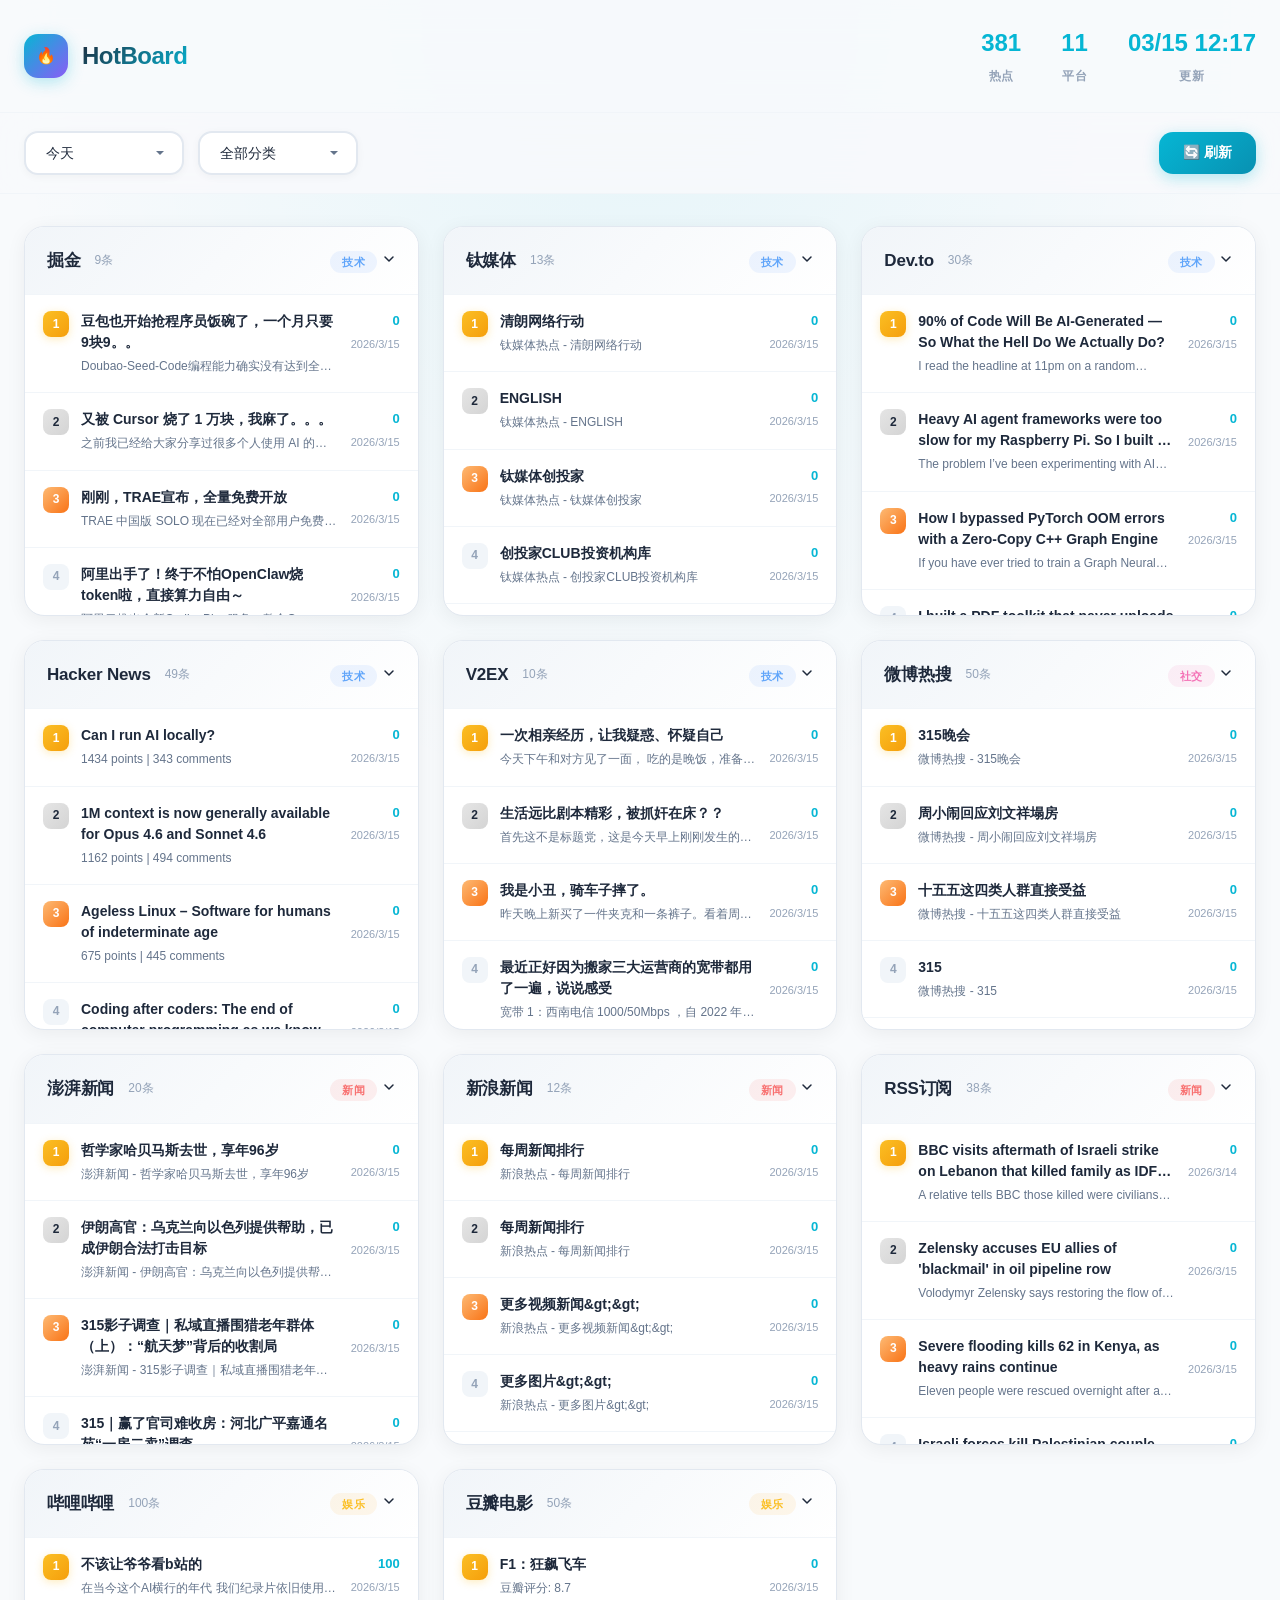
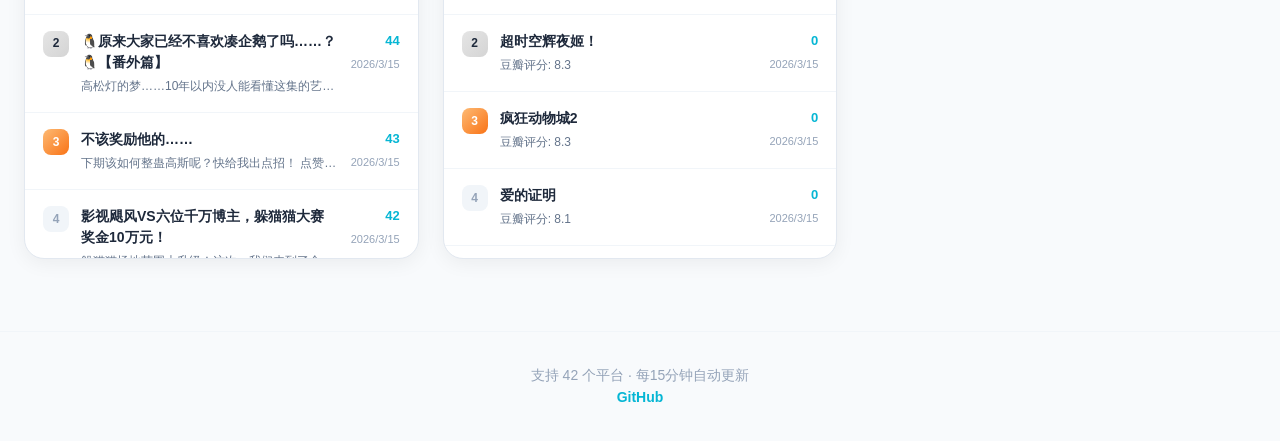
==== commit 8dcfc556: "更新前端代码" ====
--- a/index.html
+++ b/index.html
@@ -71,9 +71,15 @@
         </div>
     </main>
 
+    <div id="detail-modal" class="modal">
+        <div class="modal-content">
+            <div id="detail-content"></div>
+        </div>
+    </div>
+
     <footer class="footer">
         <div class="container">
-            <p>支持 42 个平台 · 每30分钟自动更新</p>
+            <p>支持 42 个平台 · 每15分钟自动更新</p>
             <p><a href="https://github.com/oftab/hotboard" target="_blank">GitHub</a></p>
         </div>
     </footer>
--- a/styles.css
+++ b/styles.css
@@ -276,6 +276,7 @@
     padding: 20px 22px;
     border-bottom: 1px solid var(--border-light);
     background: linear-gradient(135deg, var(--bg-secondary) 0%, var(--bg-card) 100%);
+    cursor: pointer;
 }
 
 .platform-left {
@@ -301,6 +302,12 @@
     letter-spacing: -0.2px;
 }
 
+.platform-count {
+    font-size: 12px;
+    color: var(--text-muted);
+    font-weight: 500;
+}
+
 .platform-category {
     font-size: 11px;
     padding: 5px 12px;
@@ -311,8 +318,9 @@
 }
 
 .platform-list {
-    max-height: 480px;
+    max-height: 320px;
     overflow-y: auto;
+    transition: max-height 0.3s ease;
 }
 
 .platform-list::-webkit-scrollbar {
@@ -330,6 +338,14 @@
 
 .platform-list::-webkit-scrollbar-thumb:hover {
     background: var(--text-muted);
+}
+
+.platform-toggle {
+    transition: transform 0.3s ease;
+}
+
+.platform-toggle.rotated {
+    transform: rotate(180deg);
 }
 
 .hot-item {
@@ -341,6 +357,7 @@
     color: inherit;
     transition: var(--transition);
     border-bottom: 1px solid var(--border-light);
+    cursor: pointer;
 }
 
 .hot-item:last-child {
@@ -432,6 +449,141 @@
     font-weight: 500;
 }
 
+.modal {
+    position: fixed;
+    top: 0;
+    left: 0;
+    right: 0;
+    bottom: 0;
+    background: rgba(0, 0, 0, 0.5);
+    backdrop-filter: blur(4px);
+    display: flex;
+    align-items: center;
+    justify-content: center;
+    z-index: 1000;
+    opacity: 0;
+    visibility: hidden;
+    transition: all 0.3s ease;
+}
+
+.modal.active {
+    opacity: 1;
+    visibility: visible;
+}
+
+.modal-content {
+    background: var(--bg-card);
+    border-radius: var(--radius-lg);
+    max-width: 600px;
+    width: 90%;
+    max-height: 80vh;
+    overflow-y: auto;
+    box-shadow: 0 20px 60px rgba(0, 0, 0, 0.2);
+    transform: scale(0.9);
+    transition: transform 0.3s ease;
+}
+
+.modal.active .modal-content {
+    transform: scale(1);
+}
+
+.detail-header {
+    display: flex;
+    align-items: center;
+    gap: 12px;
+    padding: 20px 24px;
+    border-bottom: 1px solid var(--border-light);
+}
+
+.detail-category {
+    font-size: 11px;
+    padding: 5px 12px;
+    border-radius: 20px;
+    font-weight: 700;
+    text-transform: uppercase;
+    letter-spacing: 0.5px;
+}
+
+.detail-source {
+    font-size: 14px;
+    color: var(--text-secondary);
+    font-weight: 500;
+}
+
+.detail-title {
+    font-size: 20px;
+    font-weight: 700;
+    color: var(--text);
+    padding: 20px 24px 0;
+    line-height: 1.5;
+}
+
+.detail-summary {
+    font-size: 14px;
+    color: var(--text-secondary);
+    padding: 16px 24px;
+    line-height: 1.7;
+}
+
+.detail-meta {
+    display: flex;
+    gap: 20px;
+    padding: 16px 24px;
+    border-top: 1px solid var(--border-light);
+    border-bottom: 1px solid var(--border-light);
+    margin: 0 24px;
+}
+
+.detail-score {
+    font-size: 14px;
+    font-weight: 600;
+    color: var(--primary);
+}
+
+.detail-time {
+    font-size: 14px;
+    color: var(--text-muted);
+}
+
+.detail-actions {
+    display: flex;
+    gap: 12px;
+    padding: 20px 24px;
+}
+
+.detail-btn {
+    display: inline-flex;
+    align-items: center;
+    gap: 8px;
+    padding: 12px 20px;
+    border-radius: 12px;
+    font-size: 14px;
+    font-weight: 600;
+    cursor: pointer;
+    transition: var(--transition);
+    border: 2px solid var(--border);
+    background: var(--bg-card);
+    color: var(--text);
+    text-decoration: none;
+}
+
+.detail-btn:hover {
+    border-color: var(--primary);
+    color: var(--primary);
+}
+
+.detail-btn.primary {
+    background: linear-gradient(135deg, var(--primary) 0%, #0891b2 100%);
+    border: none;
+    color: white;
+    box-shadow: 0 4px 16px rgba(6, 182, 212, 0.3);
+}
+
+.detail-btn.primary:hover {
+    transform: translateY(-2px);
+    box-shadow: 0 8px 24px rgba(6, 182, 212, 0.4);
+}
+
 .footer {
     padding: 32px 0;
     text-align: center;
@@ -540,4 +692,27 @@
     .item-title {
         font-size: 13px;
     }
-}
+    
+    .detail-title {
+        font-size: 18px;
+        padding: 16px 20px 0;
+    }
+    
+    .detail-summary {
+        padding: 12px 20px;
+    }
+    
+    .detail-meta {
+        margin: 0 20px;
+        padding: 12px 20px;
+    }
+    
+    .detail-actions {
+        padding: 16px 20px;
+        flex-direction: column;
+    }
+    
+    .detail-btn {
+        justify-content: center;
+    }
+}
